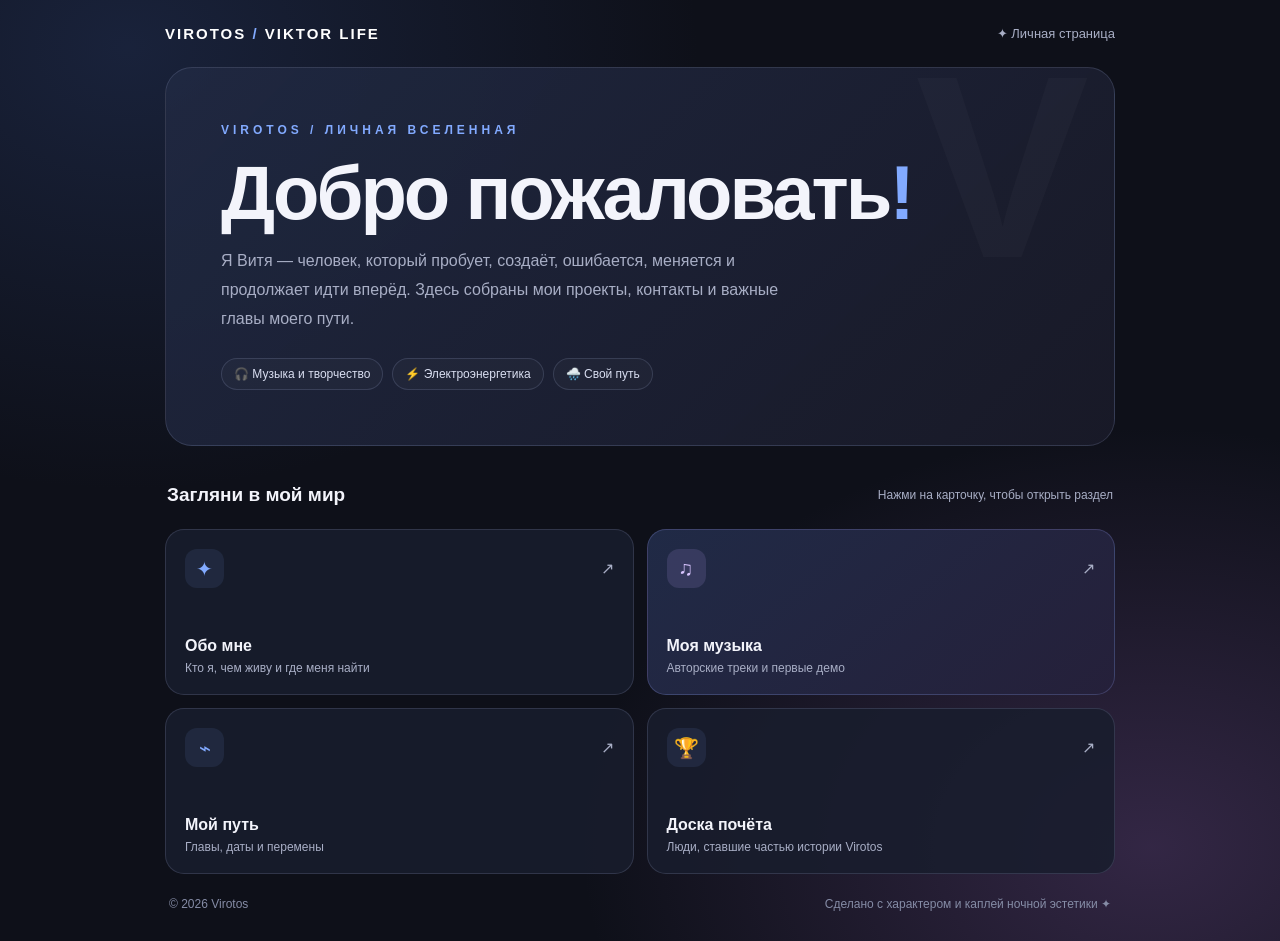
==== index.html @ 558fe851 "Add files via upload" ====
<!DOCTYPE html>
<html lang="ru">
<head>
<meta charset="UTF-8">
<meta name="viewport" content="width=device-width, initial-scale=1.0">
<meta name="theme-color" content="#0e1019">
<title>Virotos — мой мир, музыка и истории</title>

<link rel="stylesheet" href="css/main.css">
<link rel="stylesheet" href="css/about.css">
<link rel="stylesheet" href="css/honor.css">
<link rel="stylesheet" href="css/music.css">
<link rel="stylesheet" href="css/lyrics.css">

</head>

<body>
<main class="container">

  <header>
    <div class="logo">VIROTOS <span>/</span> VIKTOR LIFE</div>
    <div>✦ Личная страница</div>
  </header>

  <section class="hero">
    <div class="eyebrow">VIROTOS / Личная вселенная</div>
    <h1>Добро пожаловать<span>!</span></h1>
    <p class="intro">
      Я Витя — человек, который пробует, создаёт, ошибается,
      меняется и продолжает идти вперёд. Здесь собраны мои проекты,
      контакты и важные главы моего пути.
    </p>
    <div class="tags">
      <span class="tag">🎧 Музыка и творчество</span>
      <span class="tag">⚡ Электроэнергетика</span>
      <span class="tag">🌧️ Свой путь</span>
    </div>
  </section>

  <div class="section-heading">
    <h2>Загляни в мой мир</h2>
    <p>Нажми на карточку, чтобы открыть раздел</p>
  </div>

  <section class="cards" aria-label="Разделы сайта">

    <button class="card" data-modal="about" type="button">
      <span class="card-top">
        <span class="card-icon">✦</span><span class="arrow">↗</span>
      </span>
      <span>
        <span class="card-title">Обо мне</span>
        <span class="card-desc">Кто я, чем живу и где меня найти</span>
      </span>
    </button>

    <button class="card music-card" data-modal="music" type="button">
      <span class="card-top">
        <span class="card-icon">♫</span><span class="arrow">↗</span>
      </span>
      <span>
        <span class="card-title">Моя музыка</span>
        <span class="card-desc">Авторские треки и первые демо</span>
      </span>
    </button>

    <button class="card" data-modal="journey" type="button">
      <span class="card-top">
        <span class="card-icon">⌁</span><span class="arrow">↗</span>
      </span>
      <span>
        <span class="card-title">Мой путь</span>
        <span class="card-desc">Главы, даты и перемены</span>
      </span>
    </button>

    <button class="card" data-modal="honor" type="button">
      <span class="card-top">
        <span class="card-icon">🏆</span><span class="arrow">↗</span>
      </span>
      <span>
        <span class="card-title">Доска почёта</span>
        <span class="card-desc">Люди, ставшие частью истории Virotos</span>
      </span>
    </button>

  </section>

  <footer>
    <span>© <span id="year"></span> Virotos</span>
    <span>Сделано с характером и каплей ночной эстетики ✦</span>
  </footer>

</main>

<div class="backdrop" id="backdrop"
     role="dialog" aria-modal="true" aria-labelledby="modalTitle">

  <section class="modal">

    <div class="modal-header">
      <h3 id="modalTitle">Раздел</h3>
      <button class="close" id="closeModal"
              aria-label="Закрыть окно" type="button">✕</button>
    </div>

    <div class="modal-body" id="modalBody"></div>

  </section>
</div>

<div class="toast" id="toast" role="status" aria-live="polite">
  Скопировано!
</div>

<script type="module" src="js/main.js"></script>
</body>
</html>
---- css/main.css ----
:root {
  --bg: #0e1019;
  --text: #f3f4fb;
  --muted: #a8aec5;
  --blue: #82aaff;
  --purple: #c3a6ff;
  --line: rgba(195,205,255,.15);
}

* { box-sizing: border-box; }

body {
  margin: 0;
  min-height: 100vh;
  padding: 25px 16px;
  color: var(--text);
  font-family: "Segoe UI", Arial, sans-serif;
  background:
    radial-gradient(ellipse at 10% 5%, #24345c80, transparent 35%),
    radial-gradient(ellipse at 90% 90%, #583d7080, transparent 35%),
    var(--bg);
}

button, a { font: inherit; }
button { color: inherit; }

.container {
  max-width: 950px;
  margin: auto;
}

header {
  display: flex;
  justify-content: space-between;
  align-items: center;
  gap: 12px;
  margin-bottom: 25px;
  color: var(--muted);
  font-size: 13px;
}

.logo {
  color: white;
  font-size: 15px;
  font-weight: 800;
  letter-spacing: 2px;
}

.logo span { color: var(--blue); }

.hero {
  position: relative;
  overflow: hidden;
  padding: clamp(25px, 6vw, 55px);
  border: 1px solid var(--line);
  border-radius: 27px;
  background: linear-gradient(135deg, #202942e8, #191a29ed);
  animation: appear .7s ease both;
}

.hero::after {
  content: "V";
  position: absolute;
  right: 25px;
  top: -50px;
  font-size: 260px;
  font-weight: 900;
  color: #ffffff06;
  pointer-events: none;
}

.eyebrow {
  color: var(--blue);
  text-transform: uppercase;
  letter-spacing: 4px;
  font-size: 12px;
  font-weight: 800;
}

h1 {
  position: relative;
  z-index: 1;
  margin: 18px 0 15px;
  font-size: clamp(40px, 8vw, 76px);
  letter-spacing: -3px;
  line-height: 1;
}

h1 span { color: var(--blue); }

.intro {
  max-width: 590px;
  color: var(--muted);
  line-height: 1.8;
  font-size: 16px;
}

.tags {
  display: flex;
  flex-wrap: wrap;
  gap: 9px;
  margin-top: 25px;
}

.tag {
  padding: 8px 12px;
  border: 1px solid var(--line);
  border-radius: 50px;
  background: #ffffff06;
  font-size: 12px;
  color: #d9def1;
}

.section-heading {
  display: flex;
  justify-content: space-between;
  align-items: center;
  gap: 10px;
  margin: 30px 2px 15px;
}

h2 { font-size: 19px; margin: 0; }
.section-heading p { font-size: 12px; color: var(--muted); }

.cards {
  display: grid;
  grid-template-columns: repeat(2, minmax(0, 1fr));
  gap: 13px;
}

.card {
  grid-column: span 1;
  min-height: 166px;
  display: flex;
  flex-direction: column;
  justify-content: space-between;
  align-items: stretch;
  gap: 20px;
  padding: 19px;
  text-align: left;
  border: 1px solid var(--line);
  border-radius: 19px;
  background: #191d2ddd;
  cursor: pointer;
  transition: transform .23s ease, border-color .23s ease,
              background .23s ease, box-shadow .23s ease;
}


.card:hover {
  transform: translateY(-5px);
  border-color: #82aaff99;
  background: #242a40;
  box-shadow: 0 14px 35px #0003;
}

.card:active { transform: scale(.98); }

.card-top {
  display: flex;
  justify-content: space-between;
  align-items: center;
}

.card-icon {
  width: 39px;
  height: 39px;
  display: grid;
  place-items: center;
  border-radius: 12px;
  background: #82aaff18;
  color: var(--blue);
  font-size: 20px;
}

.arrow { color: var(--muted); transition: .2s; }
.card:hover .arrow {
  color: var(--blue);
  transform: translate(3px,-3px);
}

.card-title { display: block; font-weight: 750; font-size: 16px; }
.card-desc { display: block; color: var(--muted); font-size: 12px; margin-top: 6px; }

footer {
  display: flex;
  justify-content: space-between;
  gap: 12px;
  flex-wrap: wrap;
  padding: 23px 4px 5px;
  color: #858ca6;
  font-size: 12px;
}

/* Модальное окно: прокручивается только содержимое */

.backdrop {
  position: fixed;
  inset: 0;
  z-index: 1000;
  display: none;
  align-items: center;
  justify-content: center;
  padding: 16px;
  background: #05070edb;
  backdrop-filter: blur(9px);
}

.backdrop.open {
  display: flex;
  animation: fade .2s ease;
}

.modal {
  width: min(100%, 570px);
  height: min(760px, 85dvh);
  max-height: 85vh;
  display: flex;
  flex-direction: column;
  overflow: hidden;
  border: 1px solid #c3cdff30;
  border-radius: 23px;
  background: #171a29;
  box-shadow: 0 30px 100px #0008;
  animation: modalIn .25s ease;
  position: relative;
  isolation: isolate;
}

.modal-header {
  position: relative;
  flex: 0 0 auto;
  display: flex;
  justify-content: space-between;
  align-items: center;
  gap: 12px;
  padding: 20px 23px;
  background: #171a29;
  border-bottom: 1px solid var(--line);
  z-index: 2;
}

.modal-header h3 {
  margin: 0;
  font-size: 19px;
}

.close {
  flex: 0 0 38px;
  width: 38px;
  height: 38px;
  display: grid;
  place-items: center;
  border: 1px solid var(--line);
  border-radius: 11px;
  background: #22263a;
  cursor: pointer;
  color: white;
  font-size: 19px;
  position: relative;
  z-index: 5;
  transition: background .2s, transform .2s;
}

.close:hover {
  background: #39425f;
  transform: scale(1.05);
}

.close:active { transform: scale(.94); }

.modal-body {
  padding: 23px;
  color: #dce0f1;
  line-height: 1.8;
  overflow-y: auto;
  overflow-x: hidden;
  flex: 1 1 auto;
  min-height: 0;
  overscroll-behavior: contain;
  overflow-wrap: anywhere;
  scrollbar-width: thin;
  scrollbar-color: #58678e #171a29;
  -webkit-overflow-scrolling: touch;
}

.modal-body p { margin: 0 0 15px; }
.modal-body p:last-child { margin-bottom: 0; }

.actions {
  display: flex;
  flex-wrap: wrap;
  gap: 10px;
  margin-top: 20px;
}

.action {
  display: inline-flex;
  align-items: center;
  justify-content: center;
  gap: 7px;
  padding: 10px 14px;
  border-radius: 12px;
  border: 1px solid var(--line);
  background: #ffffff08;
  color: white;
  text-decoration: none;
  cursor: pointer;
  transition: .2s;
}

.action:hover {
  transform: translateY(-2px);
  border-color: #82aaff99;
  background: #82aaff17;
}

.action.primary {
  color: #101423;
  background: linear-gradient(120deg, var(--blue), var(--purple));
  border: none;
  font-weight: 750;
}

.contact-row {
  display: flex;
  flex-wrap: wrap;
  align-items: center;
  justify-content: space-between;
  gap: 10px;
  margin-top: 15px;
}

.timeline {
  border-left: 1px solid #82aaff55;
  margin: 22px 0 0 5px;
}

.event {
  position: relative;
  padding: 0 0 21px 20px;
}

.event:last-child { padding-bottom: 0; }

.event::before {
  content: "";
  position: absolute;
  left: -5px;
  top: 8px;
  width: 9px;
  height: 9px;
  border-radius: 50%;
  background: var(--blue);
  box-shadow: 0 0 12px #82aaff77;
}

.event strong {
  display: block;
  color: white;
  line-height: 1.6;
}

.event span {
  display: block;
  color: var(--muted);
  font-size: 13px;
  margin-top: 3px;
}

.toast {
  position: fixed;
  bottom: 24px;
  left: 50%;
  z-index: 2000;
  transform: translate(-50%, 15px);
  padding: 12px 17px;
  border-radius: 12px;
  background: #e4ecff;
  color: #111626;
  font-size: 13px;
  font-weight: 700;
  opacity: 0;
  pointer-events: none;
  transition: .2s;
}

.toast.show {
  opacity: 1;
  transform: translate(-50%, 0);
}

@keyframes appear {
  from { opacity: 0; transform: translateY(12px); }
  to { opacity: 1; transform: translateY(0); }
}

@keyframes fade {
  from { opacity: 0; }
  to { opacity: 1; }
}

@keyframes modalIn {
  from { opacity: 0; transform: translateY(9px) scale(.985); }
  to { opacity: 1; transform: translateY(0) scale(1); }
}

@media (max-width: 620px) {
  body { padding: 16px 12px; }

  .cards { grid-template-columns: repeat(2, minmax(0, 1fr)); }

  .card {
    grid-column: span 1;
    min-height: 140px;
    padding: 15px;
  }

  .section-heading {
    align-items: flex-start;
    flex-direction: column;
  }

  .modal {
    height: min(760px, 88dvh);
    max-height: 88vh;
  }

  .modal-header { padding: 14px 17px; }
  .modal-body { padding: 18px; }
}

@media (prefers-reduced-motion: reduce) {
  *, *::before, *::after {
    animation: none !important;
    transition: none !important;
  }
}
---- css/about.css ----
/* Новый раздел «Обо мне»: биография, соцсети и контакты */
.profile-intro { display: flex; gap: 17px; align-items: flex-start; }
.profile-mark { flex: 0 0 58px; width: 58px; height: 58px; display: grid; place-items: center; font-size: 29px; font-weight: 900; color: #e6ecff; border: 1px solid #82aaff50; border-radius: 17px; background: linear-gradient(140deg, #2c4168, #3e3156); }
.profile-intro h4 { font-size: 23px; margin: 2px 0 10px; color: #fff; }
.profile-intro p { font-size: 14px; line-height: 1.85; color: #cbd2ea; }
.profile-kicker { font-size: 11px; color: var(--blue); font-weight: 700; letter-spacing: 1.5px; text-transform: uppercase; }
.profile-divider { border-top: 1px solid var(--line); margin: 23px 0; }
.profile-subtitle { margin: 22px 0 12px; font-size: 16px; color: #f2f4ff; }
.social-stack { display: grid; gap: 9px; }
.social-link { display: flex; align-items: center; gap: 12px; padding: 13px; min-width: 0; border-radius: 15px; background: linear-gradient(125deg, #242b43, #1c2133); border: 1px solid var(--line); color: #edf1ff; text-decoration: none; transition: border-color .2s, transform .2s; }
a.social-link:hover { border-color: #82aaff80; transform: translateY(-2px); }
.social-link > span:last-child { color: var(--blue); }
.social-icon { flex: 0 0 38px; width: 38px; height: 38px; border-radius: 11px; display: grid; place-items: center; color: var(--blue); background: #82aaff18; font-weight: 800; }
.social-meta { display: grid; flex: 1 1 auto; min-width: 0; gap: 2px; }
.social-meta strong { font-size: 14px; }
.social-meta small { color: var(--muted); line-height: 1.5; font-size: 12px; overflow-wrap: anywhere; }
.social-copy { flex: 0 0 auto; padding: 7px 9px; background: #82aaff17; border: 1px solid #82aaff38; color: #c9d8ff; border-radius: 9px; font-size: 11px; cursor: pointer; }
.social-copy:hover { background: #82aaff32; }
---- css/honor.css ----
/* Доска почёта */
.honor-intro { color: var(--muted); margin-bottom: 20px !important; }
.honor-group { margin: 22px 0; }
.honor-heading { display: flex; align-items: center; gap: 9px; margin: 0 0 12px; font-size: 16px; color: #f4f5ff; }
.honor-grid { display: grid; grid-template-columns: repeat(2, minmax(0, 1fr)); gap: 10px; }
.honor-person { min-width: 0; border: 1px solid var(--line); background: linear-gradient(140deg,#252c44,#1b2033); border-radius: 15px; padding: 14px; transition: transform .2s, border-color .2s; }
.honor-person:hover { transform: translateY(-3px); border-color: #82aaff88; }
.honor-person strong { display: block; color: #fff; font-size: 14px; line-height: 1.5; }
.honor-person small { display: block; color: var(--muted); font-size: 12px; line-height: 1.6; margin-top: 5px; }
.honor-person .honor-date { color: var(--blue); font-size: 12px; margin-top: 5px; display: block; }
.honor-person.featured { border-color: #e4bf7766; background: linear-gradient(145deg,#35304a,#24273c); }
.honor-note { text-align: center; color: var(--muted); font-size: 12px; font-style: italic; margin-top: 22px !important; }
@media (max-width: 420px) { .honor-grid { grid-template-columns: 1fr; } }
---- css/music.css ----
/* Музыкальный плеер, открываемый в стандартном модальном окне */
.music-card { background: linear-gradient(140deg, #202a46, #25203a); border-color: #a1a8ff38; }
.music-card .card-icon { color: #d9c5ff; background: #c3a6ff23; }
.music-player { margin: -2px auto 0; max-width: 420px; text-align: center; }
.music-art { position: relative; height: clamp(170px, 48vw, 245px); overflow: hidden; border-radius: 18px; border: 1px solid #ffffff20; background: radial-gradient(circle at 52% 37%, #899cc159 0, transparent 26%), linear-gradient(180deg,#253a60 0%,#26304b 48%,#131b2c 100%); }
.music-art::before { content: ''; position: absolute; inset: -30%; transform: rotate(-17deg); background: repeating-linear-gradient(90deg, transparent 0 20px, #bfceff25 21px, transparent 23px, transparent 42px); opacity: .45; }
.music-art::after { content: ''; position: absolute; bottom: -1px; left: -15%; width: 130%; height: 25%; background: linear-gradient(0deg, #0e1628 0%, #16264187 80%, transparent); border-radius: 50% 50% 0 0; }
.music-art-moon { position: absolute; top: 17%; left: 41%; width: 78px; height: 78px; border-radius: 100%; background: #b4c3df5c; box-shadow: 0 0 55px #adbbdd6f; }
.music-art-lines { position: absolute; bottom: 11px; left: 20px; width: 45%; height: 45px; border-top: 1px solid #adbeed38; transform: rotate(-8deg); }
.music-art-label { position: absolute; top: 15px; left: 16px; font-size: 10px; font-weight: 800; letter-spacing: 3px; color: #cfddfa; }
.music-art-symbol { position: absolute; bottom: 0; right: 18px; font-size: 105px; line-height: 1.2; opacity: .15; color: #e6efff; }
.music-release-status { margin-top: 17px; font-size: 11px; color: #b7c8ee; letter-spacing: .3px; }
.music-title { font-size: clamp(22px,6vw,30px); color: #fff; margin: 6px 0 0; letter-spacing: -.6px; line-height: 1.3; }
.music-artist { color: var(--muted); font-size: 13px; margin-top: 4px; }
.music-seek-row { margin: 24px 0 13px; }
.music-seek, .music-volume input { width: 100%; accent-color: #a4b9ff; cursor: pointer; }
.music-seek { display: block; margin: 0; }
.music-times { display: flex; justify-content: space-between; font-variant-numeric: tabular-nums; color: #aab6d2; font-size: 12px; margin-top: 5px; }
.music-controls { position: relative; display: flex; align-items: center; justify-content: center; min-height: 72px; }
.music-play { width: 65px; height: 65px; border: 0; border-radius: 50%; background: linear-gradient(135deg,var(--blue),var(--purple)); color: #0d1425; font-size: 25px; cursor: pointer; box-shadow: 0 8px 30px #82aaff35; transition: transform .2s; }
.music-play:hover { transform: scale(1.06); }
.music-play:focus-visible, .music-seek:focus-visible, .music-volume input:focus-visible, .social-link:focus-visible, .social-copy:focus-visible { outline: 2px solid #d7dbff; outline-offset: 3px; }
.music-volume { position: absolute; right: 0; display: flex; align-items: center; gap: 7px; width: 30%; color: #b7c8ee; }
.music-volume input { width: 100%; min-width: 45px; }
.music-footnote { margin-top: 18px !important; color: #9baacb; font-size: 11px; line-height: 1.7; }
.music-error { background: #7229344f; color: #ffd5d9; padding: 8px; border-radius: 8px; font-size: 12px; }
.visually-hidden { position: absolute; width: 1px; height: 1px; padding: 0; margin: -1px; overflow: hidden; clip: rect(0,0,0,0); white-space: nowrap; border: 0; }
@media(max-width:420px) { .profile-intro { flex-direction: column; } .social-contact { flex-wrap: wrap; } .social-contact .social-copy { margin-left: 50px; } .music-art-moon { left: 38%; } }
---- css/lyrics.css ----
/* Синхронизированный текст песни */
.lyrics-wrap { margin-top: 22px; border: 1px solid #a5b9f032; border-radius: 16px; background: linear-gradient(160deg,#1b2740,#151c30 75%); text-align: left; overflow: hidden; }
.lyrics-header { display:flex; justify-content:space-between; align-items:center; gap:10px; padding: 14px 16px 10px; }
.lyrics-header strong { color:#e7efff; font-size:14px; letter-spacing:.1px; }
.lyrics-toggle { border:1px solid #9aaee64d; background:#9baeff1d; color:#e1eaff; cursor:pointer; font:inherit; font-size:12px; border-radius:999px; padding:7px 11px; white-space:nowrap; }
.lyrics-toggle:focus-visible,.lyric-line:focus-visible { outline:2px solid #c2d1ff; outline-offset:2px; }
.lyrics-stage { overflow-y:auto; overscroll-behavior:contain; height:250px; scroll-behavior:smooth; scrollbar-width:thin; scrollbar-color:#586589 #20283a; padding:58px 18px 105px; mask-image:linear-gradient(transparent 0%,#000 16%,#000 78%,transparent 100%); }
.lyrics-stage[hidden] { display:none; }
.lyric-line { display:block; width:100%; border:0; cursor:pointer; padding:9px 5px; background:transparent; color:#8994b0; font:inherit; line-height:1.45; font-size:clamp(14px,3.9vw,17px); text-align:center; font-weight:650; border-radius:8px; transition:color .22s ease,opacity .22s ease,transform .22s ease; opacity:.57; }
.lyric-line.past { color:#acbce1; opacity:.75; }
.lyric-line.active { color:#f5f8ff; opacity:1; text-shadow:0 0 22px #a6c2ff8c; transform:scale(1.025); }
.lyric-line:hover { color:#ffffff; opacity:1; }
.lyrics-empty { color:#a7b5d1; text-align:center; font-size:13px; padding:48px 12px; }
.lyrics-stage.collapsed { height:0; padding:0; }
@media(prefers-reduced-motion:reduce){.lyrics-stage {scroll-behavior:auto}.lyric-line {transition:none;transform:none!important}}
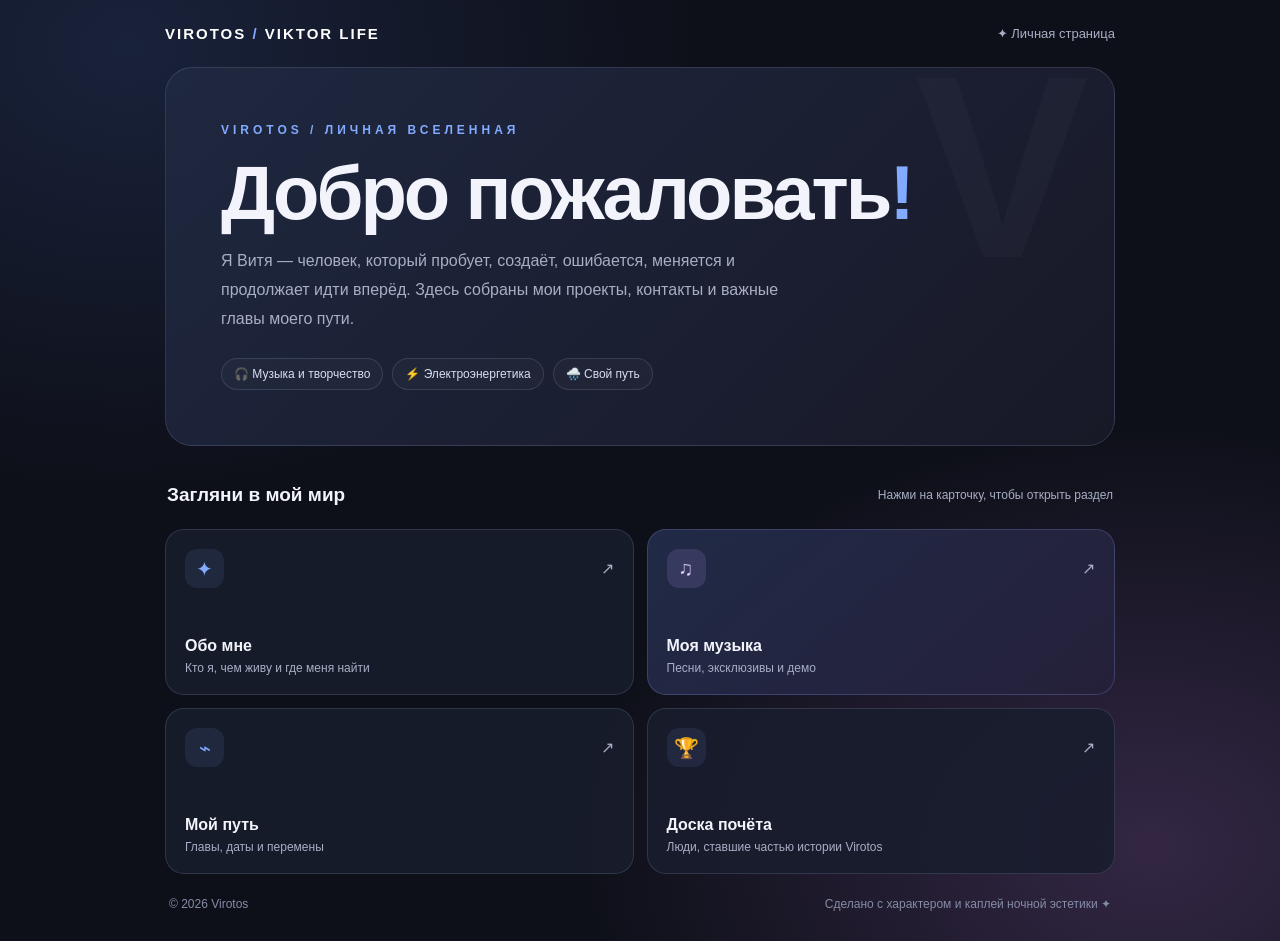
==== commit fae39336: "Add files via upload" ====
--- a/index.html
+++ b/index.html
@@ -54,15 +54,15 @@
       </span>
     </button>
 
-    <button class="card music-card" data-modal="music" type="button">
+    <a class="card music-card" href="music/" aria-label="Открыть Virotos Music — музыку и тексты песен">
       <span class="card-top">
         <span class="card-icon">♫</span><span class="arrow">↗</span>
       </span>
       <span>
         <span class="card-title">Моя музыка</span>
-        <span class="card-desc">Авторские треки и первые демо</span>
+        <span class="card-desc">Песни, эксклюзивы и демо</span>
       </span>
-    </button>
+    </a>
 
     <button class="card" data-modal="journey" type="button">
       <span class="card-top">
--- a/css/main.css
+++ b/css/main.css
@@ -130,6 +130,8 @@
 }
 
 .card {
+  color: var(--text);
+  text-decoration: none;
   grid-column: span 1;
   min-height: 166px;
   display: flex;
@@ -156,6 +158,7 @@
 }
 
 .card:active { transform: scale(.98); }
+.card:focus-visible { outline: 2px solid var(--blue); outline-offset: 4px; }
 
 .card-top {
   display: flex;
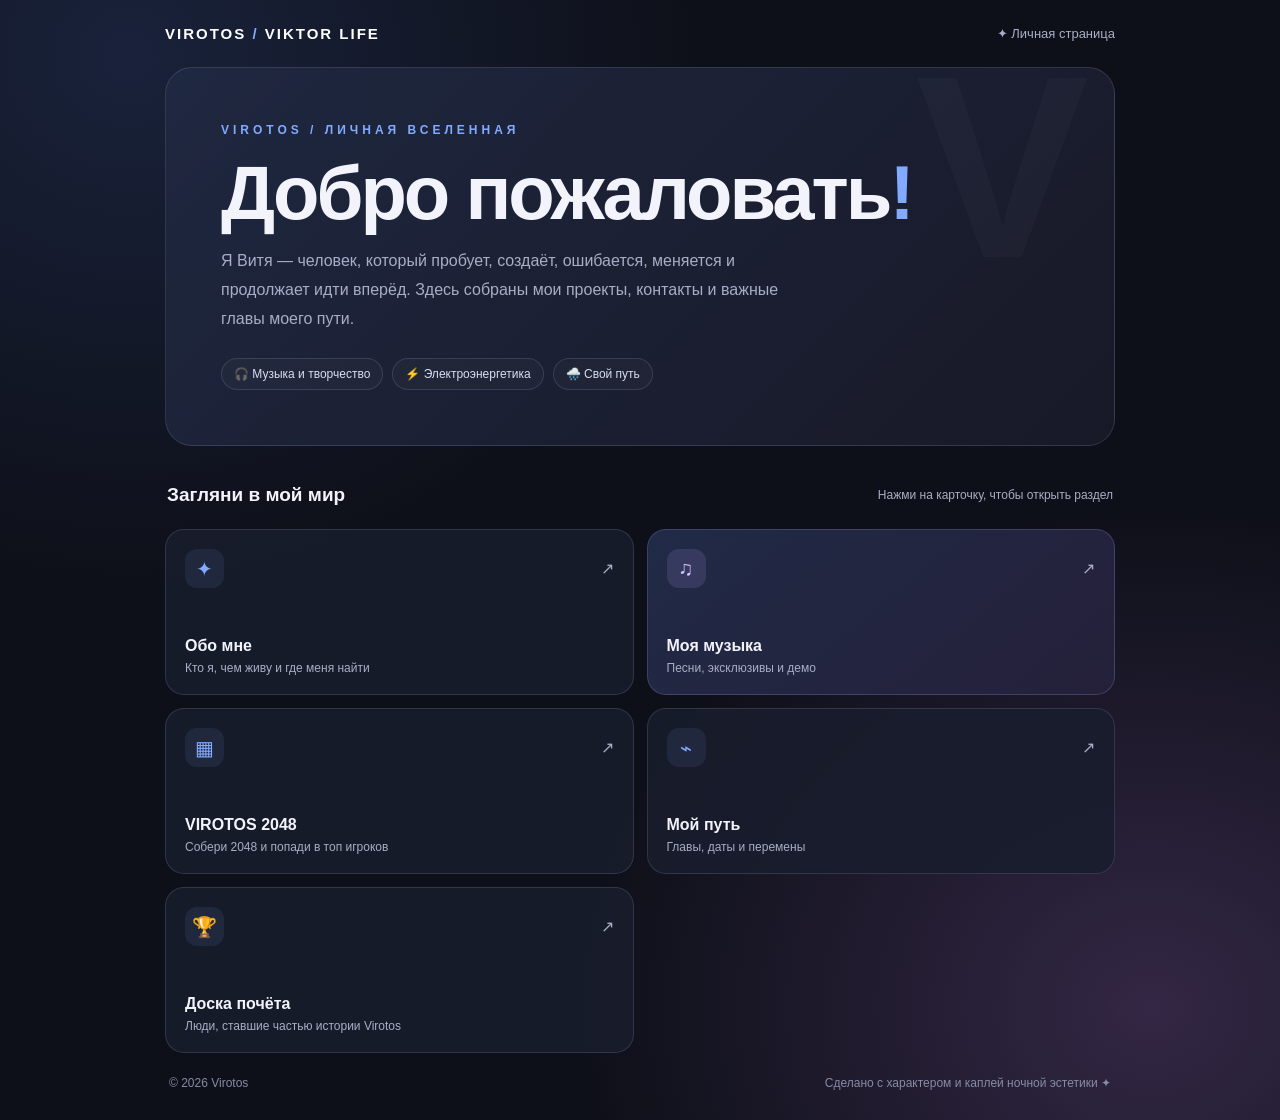
==== commit b6d42874: "Add files via upload" ====
--- a/index.html
+++ b/index.html
@@ -64,6 +64,16 @@
       </span>
     </a>
 
+    <a class="card" href="2048/" aria-label="Открыть игру 2048 и таблицу рекордов">
+      <span class="card-top">
+        <span class="card-icon">▦</span><span class="arrow">↗</span>
+      </span>
+      <span>
+        <span class="card-title">VIROTOS 2048</span>
+        <span class="card-desc">Собери 2048 и попади в топ игроков</span>
+      </span>
+    </a>
+
     <button class="card" data-modal="journey" type="button">
       <span class="card-top">
         <span class="card-icon">⌁</span><span class="arrow">↗</span>
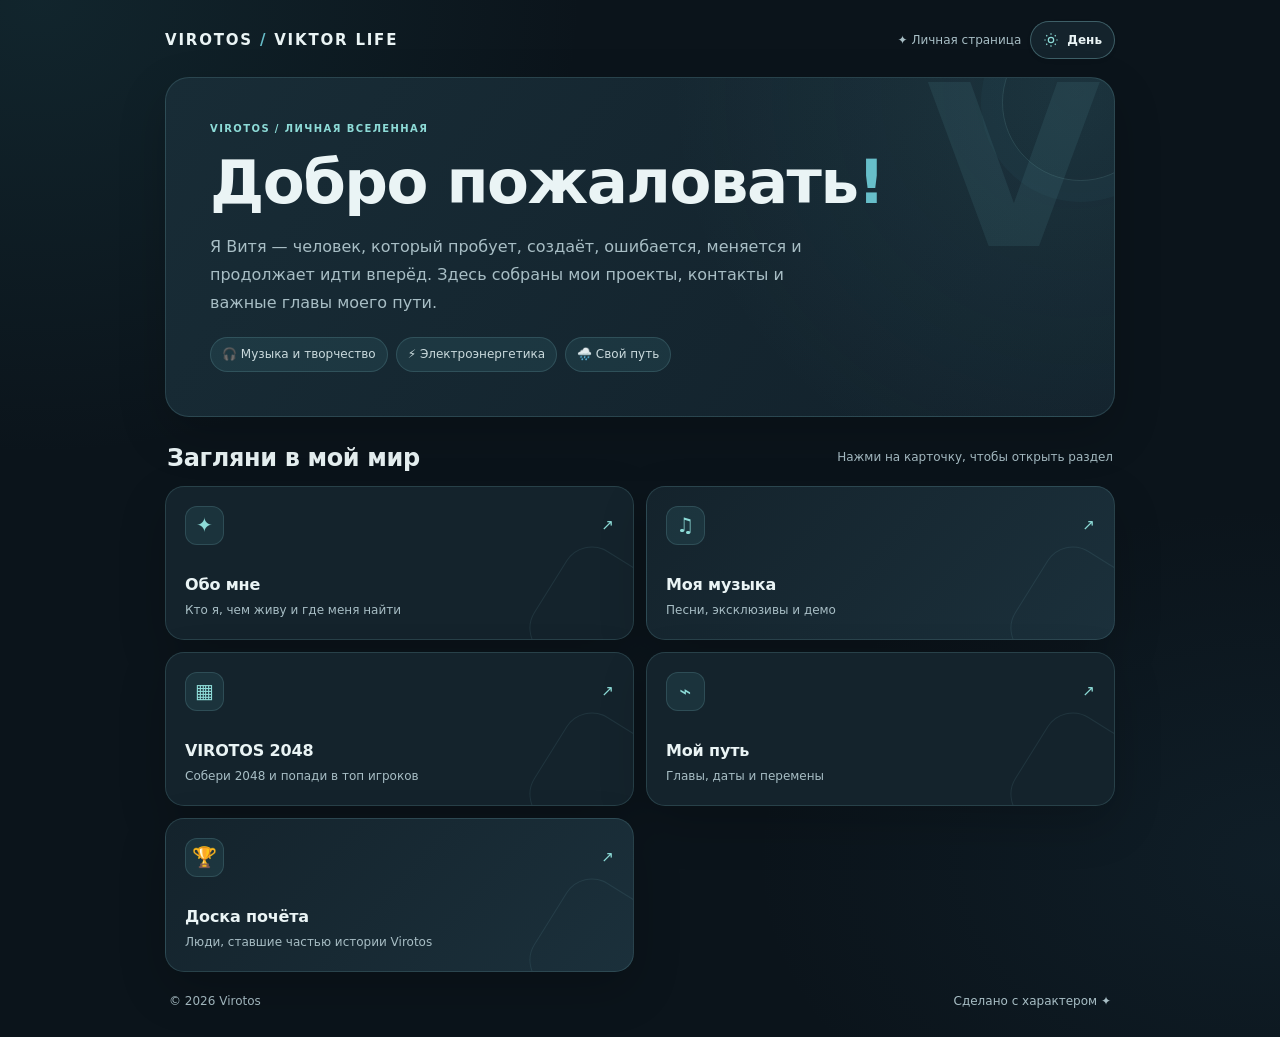
==== commit 8b95795e: "Add files via upload" ====
--- a/index.html
+++ b/index.html
@@ -6,12 +6,14 @@
 <meta name="theme-color" content="#0e1019">
 <title>Virotos — мой мир, музыка и истории</title>
 
-<link rel="stylesheet" href="css/main.css">
+<script src="js/virotos-theme.js"></script>
+  <link rel="stylesheet" href="css/main.css">
 <link rel="stylesheet" href="css/about.css">
 <link rel="stylesheet" href="css/honor.css">
 <link rel="stylesheet" href="css/music.css">
 <link rel="stylesheet" href="css/lyrics.css">
 
+  <link rel="stylesheet" href="css/virotos3.css?v=3-0-1">
 </head>
 
 <body>
@@ -98,7 +100,7 @@
 
   <footer>
     <span>© <span id="year"></span> Virotos</span>
-    <span>Сделано с характером и каплей ночной эстетики ✦</span>
+    <span>Сделано с характером ✦</span>
   </footer>
 
 </main>
--- a/css/virotos3.css
+++ b/css/virotos3.css
@@ -0,0 +1,418 @@
+/* VIROTOS 3.0 • visual system • no changes to site or game logic.
+   All themes share identical geometry / typography. */
+:root,
+:root[data-theme="dark"] {
+  color-scheme: dark;
+  --bg: #0b141b;
+  --text: #eaf4f5;
+  --muted: #a8bec5;
+  --blue: #67bec9;
+  --purple: #8dd4d2;
+  --line: rgba(133, 197, 204, .18);
+  --v-bg: #0b141b;
+  --v-surface: #14232c;
+  --v-surface-2: #1b303b;
+  --v-surface-3: #223c46;
+  --v-elevated: #192c36;
+  --v-ink: #eaf4f5;
+  --v-muted: #a8bec5;
+  --v-soft: #cadadd;
+  --v-accent: #67bec9;
+  --v-accent-strong: #8ddbd7;
+  --v-accent-ink: #0a252b;
+  --v-tint: rgba(103, 190, 201, .10);
+  --v-border: rgba(133, 197, 204, .18);
+  --v-border-strong: rgba(133, 197, 204, .37);
+  --v-overlay: rgba(6, 15, 21, .84);
+  --v-shadow: 0 18px 48px rgba(0,0,0,.19);
+  --v-bg-orb-a: rgba(45, 111, 122, .19);
+  --v-bg-orb-b: rgba(42, 90, 115, .14);
+  --v-panel-a: #182c36;
+  --v-panel-b: #12212b;
+  --v-selected: #24414b;
+  --v-contrast: #f8ffff;
+  --v-warm: #e2b869;
+  --v-error: #ffb9ad;
+  --v-game-board: #253b44;
+  --v-game-tile-empty: rgba(204, 231, 227, .10);
+  --v-hero-art: rgba(103, 190, 201, .10);
+}
+:root[data-theme="light"] {
+  color-scheme: light;
+  --bg: #f2f3f0;
+  --text: #36291f;
+  --muted: #755e4e;
+  --blue: #9b6236;
+  --purple: #af794b;
+  --line: rgba(109, 78, 57, .17);
+  --v-bg: #f2f3f0;
+  --v-surface: #fffaf2;
+  --v-surface-2: #fee9ca;
+  --v-surface-3: #f4ddbd;
+  --v-elevated: #fff9ef;
+  --v-ink: #36291f;
+  --v-muted: #755e4e;
+  --v-soft: #574335;
+  --v-accent: #af794b;
+  --v-accent-strong: #83542f;
+  --v-accent-ink: #fffaf2;
+  --v-tint: rgba(175, 121, 75, .11);
+  --v-border: rgba(109, 78, 57, .17);
+  --v-border-strong: rgba(109, 78, 57, .35);
+  --v-overlay: rgba(40, 28, 21, .58);
+  --v-shadow: 0 18px 48px rgba(109, 78, 57, .075);
+  --v-bg-orb-a: rgba(217, 164, 96, .16);
+  --v-bg-orb-b: rgba(175, 121, 75, .07);
+  --v-panel-a: #fffaf2;
+  --v-panel-b: #fcebd4;
+  --v-selected: #f8e1be;
+  --v-contrast: #231910;
+  --v-warm: #96612c;
+  --v-error: #9c392a;
+  --v-game-board: #e9d5b7;
+  --v-game-tile-empty: rgba(109, 78, 57, .10);
+  --v-hero-art: rgba(175, 121, 75, .09);
+}
+html { min-width: 320px; }
+body {
+  color: var(--v-ink);
+  background: radial-gradient(ellipse at 3% 0%,var(--v-bg-orb-a),transparent 31%),
+              radial-gradient(ellipse at 100% 83%,var(--v-bg-orb-b),transparent 29%),
+              var(--v-bg);
+  font-family: Inter, "Segoe UI Variable", "Segoe UI", system-ui, -apple-system, sans-serif;
+  font-size: 15px;
+  line-height: 1.55;
+  padding: 21px clamp(12px,3vw,27px);
+  -webkit-font-smoothing: antialiased;
+}
+button, input, textarea, select { font: inherit; }
+a { color: var(--v-accent-strong); }
+a:focus-visible,button:focus-visible,input:focus-visible,textarea:focus-visible {
+  outline: 3px solid var(--v-accent); outline-offset: 3px;
+}
+[hidden] { display:none!important; }
+.container { width:100%; min-width:0; }
+/* A single comfortable typographic scale in both palettes. */
+h1, .game-hero h1, .events-title, .music-route-hero h1 {
+  font-size: clamp(33px, 5.5vw, 61px)!important;
+  line-height: 1.13!important;
+  letter-spacing: -.025em!important;
+  font-weight: 780;
+  text-wrap: balance;
+  overflow-wrap: break-word;
+}
+h2, .events-panel h2, .game-panel-heading h2, .leaderboard-heading h2 {
+  font-size: clamp(19px, 2.6vw, 24px);
+  letter-spacing: -.015em;
+  line-height: 1.27;
+  text-wrap: pretty;
+}
+h3, h4 { line-height:1.3; letter-spacing:-.01em; }
+.eyebrow, .small-caption, .catalog-overline {
+  color: var(--v-accent-strong);
+  letter-spacing: .14em;
+  font-size: 10px;
+  font-weight: 800;
+  line-height: 1.4;
+}
+header {
+  gap: 14px;
+  margin-bottom: 18px;
+  font-size: 12px;
+  color: var(--v-muted);
+}
+header .logo, .logo {
+  color: var(--v-ink);
+  font-size: clamp(13px,2.2vw,15px);
+  letter-spacing: .12em;
+  line-height: 1.4;
+  overflow-wrap: anywhere;
+}
+.logo span {color:var(--v-accent)}
+.virotos-header-actions {display:flex;align-items:center;justify-content:flex-end;flex-wrap:wrap;gap:9px;min-width:0;}
+.virotos-header-note {color:var(--v-muted);font-size:12px;}
+.virotos-theme-toggle {
+  min-height:38px; display:inline-flex;align-items:center;justify-content:center;gap:8px;
+  flex:none; border:1px solid var(--v-border-strong); border-radius:999px;
+  padding:7px 12px; background:var(--v-surface); color:var(--v-ink);
+  cursor:pointer; font-size:12px;font-weight:730;
+  box-shadow:0 2px 7px rgba(0,0,0,.025);
+  transition:border-color .18s, background .18s,transform .18s;
+}
+.virotos-theme-toggle:hover {background:var(--v-surface-2);border-color:var(--v-accent);transform:translateY(-1px)}
+.virotos-theme-toggle svg {width:16px;height:16px;flex:none;stroke:var(--v-accent-strong)}
+/* Reusable, restrained surfaces: corner symbols and soft directional light. */
+.hero, .game-hero, .music-route-hero, .game-panel,.leaderboard-panel,
+.events-panel,.events-admin,.music-page-panel,.card,.honor-person {
+  border-color:var(--v-border);
+  box-shadow:var(--v-shadow);
+}
+.hero, .game-hero {
+  isolation:isolate;
+  position:relative;
+  overflow:hidden;
+  background: radial-gradient(circle at 96% 4%, var(--v-hero-art), transparent 42%),
+              linear-gradient(126deg,var(--v-panel-a),var(--v-panel-b));
+  border:1px solid var(--v-border);
+  border-radius:24px;
+}
+.hero::before, .game-hero::before {
+  content:""; position:absolute;right:-45px;top:-54px;width:155px;height:155px;
+  border:1px solid var(--v-border-strong); border-radius:50%;pointer-events:none;
+  box-shadow:0 0 0 21px var(--v-tint),0 0 0 47px transparent;
+  opacity:.44;
+}
+.hero::after {font-size:clamp(130px,26vw,225px);right:13px;top:-22px;color:var(--v-hero-art);opacity:1;line-height:1;}
+.hero {padding:clamp(23px,4.5vw,44px)}
+.hero h1 {margin:12px 0 13px;max-width:740px;}
+.intro {line-height:1.75;color:var(--v-muted);font-size:clamp(14px,1.7vw,16px);max-width:630px;}
+.tag {
+  color:var(--v-soft);border-color:var(--v-border);
+  background:var(--v-tint);font-size:12px;
+  padding:7px 11px;
+}
+.tags {margin-top:20px;gap:8px;}
+.section-heading {margin:26px 2px 13px;gap:7px;}
+.section-heading p {color:var(--v-muted);margin:0;font-size:12px;}
+.cards {gap:12px;}
+.card {
+  min-height:154px; padding:19px; border:1px solid var(--v-border);
+  border-radius:19px; background:var(--v-surface);
+  color:var(--v-ink); position:relative;overflow:hidden;
+}
+.card::after {
+  content:"";position:absolute;right:-29px;bottom:-40px;width:119px;height:119px;
+  border:1px solid var(--v-border);border-radius:30px;transform:rotate(32deg);
+  pointer-events:none;opacity:.58;
+}
+.card:nth-child(3n+2) {background:linear-gradient(133deg,var(--v-surface),var(--v-surface-2));}
+.card:hover,.music-card:hover {
+  background:var(--v-selected);border-color:var(--v-border-strong);
+  box-shadow:0 15px 30px rgba(0,0,0,.08);transform:translateY(-3px);
+}
+.card-icon {background:var(--v-tint);color:var(--v-accent-strong);border:1px solid var(--v-border);}
+.card-title {font-size:16px;line-height:1.3;letter-spacing:-.01em;}
+.card-desc {color:var(--v-muted);line-height:1.55;}
+.arrow{color:var(--v-accent-strong)}
+footer {color:var(--v-muted);padding-top:20px;}
+/* Dialogs and profile cards must follow theme instead of retaining old purple. */
+.backdrop{background:var(--v-overlay)}
+.modal,.modal-header {background:var(--v-surface);border-color:var(--v-border);}
+.modal{box-shadow:0 30px 110px rgba(0,0,0,.26)}
+.modal-body{color:var(--v-ink);scrollbar-color:var(--v-border-strong) var(--v-surface)}
+.modal-header h3,.profile-intro h4,.profile-subtitle,.honor-heading,.honor-person strong,.event strong {color:var(--v-ink)}
+.close,.action,.social-copy,.lyrics-toggle,.music-share-track {
+  background:var(--v-surface-2);color:var(--v-ink);border-color:var(--v-border);
+}
+.close:hover,.action:hover {background:var(--v-selected);border-color:var(--v-border-strong)}
+.action.primary,.music-play {
+  background:var(--v-accent);color:var(--v-accent-ink);
+  box-shadow:none;
+}
+.event::before{box-shadow:none}
+.profile-mark {background:var(--v-surface-2);color:var(--v-accent-strong);border-color:var(--v-border)}
+.profile-intro p,.honor-intro {color:var(--v-muted)}
+.social-link,.honor-person,.honor-person.featured {background:var(--v-surface-2);color:var(--v-ink);border-color:var(--v-border)}
+.social-link:hover,.honor-person:hover {background:var(--v-selected);border-color:var(--v-border-strong)}
+.social-icon,.social-copy{color:var(--v-accent-strong);background:var(--v-tint)}
+.social-link > span:last-child,.honor-person .honor-date{color:var(--v-accent-strong)}
+.action:hover{transform:translateY(-1px)}
+/* Music catalogue and player */
+.music-card {background:linear-gradient(125deg,var(--v-surface),var(--v-surface-2));}
+.music-card .card-icon {color:var(--v-accent-strong);background:var(--v-tint)}
+.music-back,.music-copy-link,.music-tab,.music-share-track,.lyrics-toggle {
+  background:var(--v-surface);color:var(--v-ink);border-color:var(--v-border);
+}
+.music-back:hover,.music-copy-link:hover,.music-tab:hover,.music-share-track:hover,.lyrics-toggle:hover {
+  background:var(--v-selected);border-color:var(--v-border-strong);color:var(--v-ink);
+}
+.music-route-hero {text-align:left;padding:clamp(18px,3vw,29px) 0 clamp(15px,3vw,26px);box-shadow:none;background:none;border:none;}
+.music-route-hero h1 {margin:10px 0 9px;}
+.music-route-hero p {margin:0;max-width:650px;line-height:1.65;color:var(--v-muted)}
+.music-page-panel {background:linear-gradient(145deg,var(--v-panel-a),var(--v-panel-b));border-color:var(--v-border);border-radius:22px;}
+.catalog-title,.music-title {letter-spacing:-.015em;line-height:1.25;}
+.catalog-overline,.catalog-mark,.music-release-status{color:var(--v-accent-strong)}
+.catalog-mark{border-color:var(--v-border);background:var(--v-tint)}
+.music-tab[aria-selected="true"] {background:var(--v-accent);border-color:var(--v-accent);color:var(--v-accent-ink)}
+.music-tab-count,.catalog-caption,.track-card-meta,.track-card-time,.music-track-description,
+.music-footnote,.music-times,.music-volume,.lyrics-note{color:var(--v-muted)}
+.track-card {background:var(--v-surface);color:var(--v-ink);border-color:var(--v-border);}
+.track-card:hover,.track-card.selected {background:var(--v-selected);border-color:var(--v-border-strong)}
+.track-card.selected{box-shadow:inset 3px 0 var(--v-accent)}
+.track-card-arrow,.music-art-label {color:var(--v-accent-strong)}
+.music-player-shell {background:var(--v-surface);border-color:var(--v-border)}
+.music-title{color:var(--v-ink)}
+.music-seek,.music-volume input {accent-color:var(--v-accent)}
+.lyrics-wrap{background:var(--v-surface-2);border-color:var(--v-border)}
+.lyrics-header strong{color:var(--v-ink)}
+.lyric-line{color:var(--v-muted)}
+.lyric-line.past{color:var(--v-soft)}
+.lyric-line.active,.lyric-line:hover{color:var(--v-ink);text-shadow:none}
+.lyrics-empty{color:var(--v-muted)}
+/* Arcade: the grid mechanics and tile colors are deliberately kept unchanged. */
+.game-nav a,.game-nav button,.arcade-mode,.game-focus-button,.game-focus-exit,
+.game-actions button,.game-dpad button,.leaderboard-heading button {
+  background:var(--v-surface);color:var(--v-ink);border-color:var(--v-border);
+}
+.game-nav a:hover,.game-nav button:hover,.arcade-mode:hover,.game-focus-button:hover,.game-actions button:hover:not(:disabled),.game-dpad button:active {
+  background:var(--v-selected);color:var(--v-ink);border-color:var(--v-border-strong);
+}
+.game-hero{padding:clamp(19px,3vw,27px);margin-bottom:14px;}
+.game-hero h1{margin:8px 0 7px}
+.game-hero p{color:var(--v-muted);max-width:700px;line-height:1.55}
+.arcade-modes{gap:9px;margin:0 0 13px;}
+.arcade-mode{min-height:43px;flex:1 1 160px;padding:10px 14px;font-weight:700;border-radius:12px;}
+.arcade-mode--active,.events-view-tab--active {
+  background:var(--v-accent)!important;color:var(--v-accent-ink)!important;
+  border-color:var(--v-accent)!important;
+}
+.game-panel,.leaderboard-panel,.events-panel,.events-admin {
+  border:1px solid var(--v-border);
+  border-radius:20px;
+  background:var(--v-surface);
+  padding:clamp(16px,2.7vw,23px);
+}
+.game-columns,.events-layout{gap:14px}
+.game-panel-heading h2,.leaderboard-heading h2{margin:4px 0 0;}
+.small-caption{color:var(--v-accent-strong)}
+.player-tag,.stat,.record-hint,.tournament-play-note{background:var(--v-surface-2);color:var(--v-ink);border-color:var(--v-border)}
+.stat span,.game-message,.game-footnote,.game-mobile-hint,.leaderboard-status,
+.leaderboard-explainer,.leaderboard-empty,.record-hint,.tournament-play-note span {color:var(--v-muted)}
+.game-board {background:var(--v-game-board)}
+.tile:not([data-value]),.tile[data-value="0"]{background:var(--v-game-tile-empty)}
+.game-overlay{background:color-mix(in srgb,var(--v-surface) 94%, transparent);color:var(--v-ink)}
+.game-start-form p,.game-start-form label,.owner-code-hint{color:var(--v-muted)}
+.game-start-form input,.events-form input,.events-form textarea {
+  background:var(--v-elevated);color:var(--v-ink);border:1px solid var(--v-border-strong);
+}
+.game-start-form input::placeholder,.events-form input::placeholder,.events-form textarea::placeholder{color:var(--v-muted);opacity:.8}
+.game-start-form input:focus{border-color:var(--v-accent);box-shadow:0 0 0 3px var(--v-tint)}
+.game-start-form .accent-button,.events-cta,.tg-auth-button {
+  background:var(--v-accent)!important;color:var(--v-accent-ink)!important;border:1px solid var(--v-accent)!important;
+}
+.game-start-form small{color:var(--v-error)}
+.game-stats{margin:14px 0}
+.game-board-wrap{width:100%;}
+.game-actions button{border-radius:12px;min-height:44px}
+.game-toast{background:var(--v-elevated);color:var(--v-ink);border:1px solid var(--v-border)}
+.leaderboard{gap:8px;margin:12px 0 17px}
+.leaderboard li,.leaderboard li:nth-child(n+4) {
+  background:var(--v-surface-2);border-color:var(--v-border);color:var(--v-ink);
+  padding:12px;
+}
+.leaderboard li:first-child {background:linear-gradient(110deg,var(--v-surface-2),var(--v-selected));border-color:rgba(191,148,67,.6)}
+.leaderboard li:nth-child(2),.leaderboard li:nth-child(3){border-color:var(--v-border-strong)}
+.leaderboard-points {color:var(--v-accent-strong)}
+.leaderboard-nickname--gold{filter:none}
+.leaderboard-owner-badge {border-color:rgba(237,68,115,.45)}
+.leaderboard-empty{border:1px dashed var(--v-border-strong)}
+.tournament-play-note{background:var(--v-surface-2)}
+.tournament-countdown{color:var(--v-warm)}
+.tournament-play-note a{color:var(--v-accent-strong)}
+.tg-auth-panel{background:var(--v-surface-2);color:var(--v-ink);border-color:var(--v-border-strong)}
+.tg-auth-panel p,.tg-auth-panel strong,.tg-auth-panel a{color:var(--v-ink)}
+/* IMPORTANT: focused game remains fixed/fullscreen and swipe-safe. */
+body.arcade-focus .game-panel{background:var(--v-bg);box-shadow:none}
+body.arcade-focus .game-stats{margin:8px 0}
+body.arcade-focus .game-panel-heading h2{font-size:17px}
+body.arcade-focus .game-overlay{background:color-mix(in srgb,var(--v-bg) 96%, transparent)}
+/* Event history + admin: all legible in light mode too. */
+.events-title{font-size:clamp(33px,5.5vw,61px)!important}
+.events-panel h2{font-size:clamp(19px,2.5vw,23px)}
+.events-bar button,.events-detail-actions button,.events-admin-actions button,.events-view-tab,.tg-webhook-setup button {
+  background:var(--v-surface-2);color:var(--v-ink);border-color:var(--v-border-strong);
+}
+.events-bar button:hover,.events-detail-actions button:hover,.events-admin-actions button:hover,.events-view-tab:hover,.tg-webhook-setup button:hover {
+  background:var(--v-selected);color:var(--v-ink);
+}
+.events-view-tabs{gap:9px;margin:0 0 14px}
+.events-view-tab{min-height:44px;padding:10px 13px;font-weight:700;}
+.events-view-count{background:var(--v-tint);color:inherit}
+.event-card{background:var(--v-surface-2);color:var(--v-ink);border-color:var(--v-border);}
+.event-card:hover,.event-card--selected {background:var(--v-selected);border-color:var(--v-accent)}
+.event-card strong,.events-admin-toggle,.events-form label{color:var(--v-ink)}
+.event-card p,.event-info,.events-muted,#eventsStatus,.selected-event-meta,.events-disclaimer,
+.events-status,.event-history-cue,.tg-webhook-setup,.events-panel .leaderboard-explainer{color:var(--v-muted)}
+.event-status{background:var(--v-surface-3);color:var(--v-ink)}
+.event-status--active{background:#235f4e;color:#defff2}
+:root[data-theme="light"] .event-status--active{background:#d5eee0;color:#205a42}
+.event-status--finished{background:#644b37;color:#fff1d5}
+:root[data-theme="light"] .event-status--finished{background:#f1e1cd;color:#6d4e39}
+.selected-event-meta strong{color:var(--v-warm)}
+.events-checkbox-label input{accent-color:var(--v-accent)}
+.tg-webhook-setup{border-color:var(--v-border-strong);background:var(--v-tint)}
+.events-admin-toggle{font-size:16px}
+/* Premium rank treatments remain legible in the warm palette. */
+:root[data-theme="light"] .leaderboard-nickname--gold {
+  background:linear-gradient(105deg,#70441b,#a8742b 45%,#78501e 74%,#bb8130);
+  -webkit-background-clip:text;background-clip:text;
+}
+:root[data-theme="light"] .leaderboard li.leaderboard-row--owner {
+  background:linear-gradient(110deg,#fde7ee,#fae9dd);
+  border-color:#c96887;
+}
+:root[data-theme="light"] .leaderboard-owner-badge {
+  color:#8f2f56;background:#ffe6ee;border-color:#db9bb3;
+}
+:root[data-theme="light"] .player-tag.player-tag--owner {
+  color:#862f50;background:#ffe6ef;border-color:#d987a3;box-shadow:none;
+}
+/* Responsive rules — reflow only; identical in both themes. */
+@media(max-width:800px){
+  .game-columns,.events-layout{grid-template-columns:1fr}
+  .game-page,.music-page-container{max-width:700px}
+}
+@media(max-width:640px){
+  body{padding:13px 12px;font-size:14px}
+  header{margin-bottom:12px;align-items:center;gap:7px}
+  .virotos-header-note{display:none}
+  .virotos-theme-toggle{padding:7px 10px;min-height:36px}
+  .hero{padding:23px 19px}
+  .hero::before,.game-hero::before{width:105px;height:105px;right:-48px;top:-40px}
+  .hero::after{right:-8px;top:10px;font-size:135px}
+  h1,.game-hero h1,.music-route-hero h1,.events-title {font-size:clamp(31px,8vw,43px)!important;letter-spacing:-.018em!important;line-height:1.18!important}
+  .eyebrow{font-size:9px;letter-spacing:.12em}
+  .intro{font-size:14px;line-height:1.68}
+  .tags{margin-top:16px}
+  .section-heading{margin:21px 2px 10px}
+  .section-heading h2{font-size:18px}
+  .cards{gap:9px}
+  .card{padding:13px;min-height:129px;gap:16px;border-radius:16px}
+  .card-icon{width:35px;height:35px;font-size:17px;border-radius:10px}
+  .card-title{font-size:14px}
+  .card-desc{font-size:11px;line-height:1.45}
+  .game-hero{padding:18px 19px;border-radius:19px}
+  .game-panel,.leaderboard-panel,.events-panel,.events-admin{border-radius:18px;padding:15px}
+  .game-stats{gap:8px}
+  .stat{padding:10px 12px}
+  .stat strong{font-size:23px}
+  .game-nav{gap:7px;margin-bottom:12px}
+  .game-nav a,.game-nav button{font-size:12px;padding:9px 10px}
+  .arcade-modes{gap:7px}
+  .arcade-mode{font-size:13px;min-height:42px;padding:9px 10px}
+  .events-view-tabs{grid-template-columns:1fr 1fr;gap:8px}
+  .events-view-tab{font-size:12px;gap:5px;padding:9px 7px;min-height:44px}
+  .events-panel h2{font-size:19px}
+  .events-bar{align-items:flex-start}
+  .events-bar button{white-space:nowrap;font-size:12px;padding:9px 10px}
+  .music-page-panel{padding:14px}
+  .music-route-hero{padding:15px 4px 19px}
+  .music-page-nav{margin-bottom:9px}
+  .music-back,.music-copy-link{min-height:40px}
+  .catalog-title{font-size:23px}
+  .music-tabs{margin-top:16px}
+  .music-player-shell{padding:15px}
+  footer{font-size:11px}
+}
+@media(max-width:380px){
+  header .logo{letter-spacing:.07em;font-size:12px}
+  .virotos-theme-toggle span{display:none}
+  .virotos-theme-toggle{width:38px;padding:8px}
+  .arcade-mode{font-size:12px;padding:8px 7px}
+  .events-view-tab{font-size:11px}
+  .events-bar{flex-wrap:wrap}
+  .game-panel-heading{flex-wrap:wrap}
+  .game-panel-tools{margin-left:auto}
+  .leaderboard li{gap:6px}
+}
+@media(prefers-reduced-motion:reduce){html{scroll-behavior:auto}}
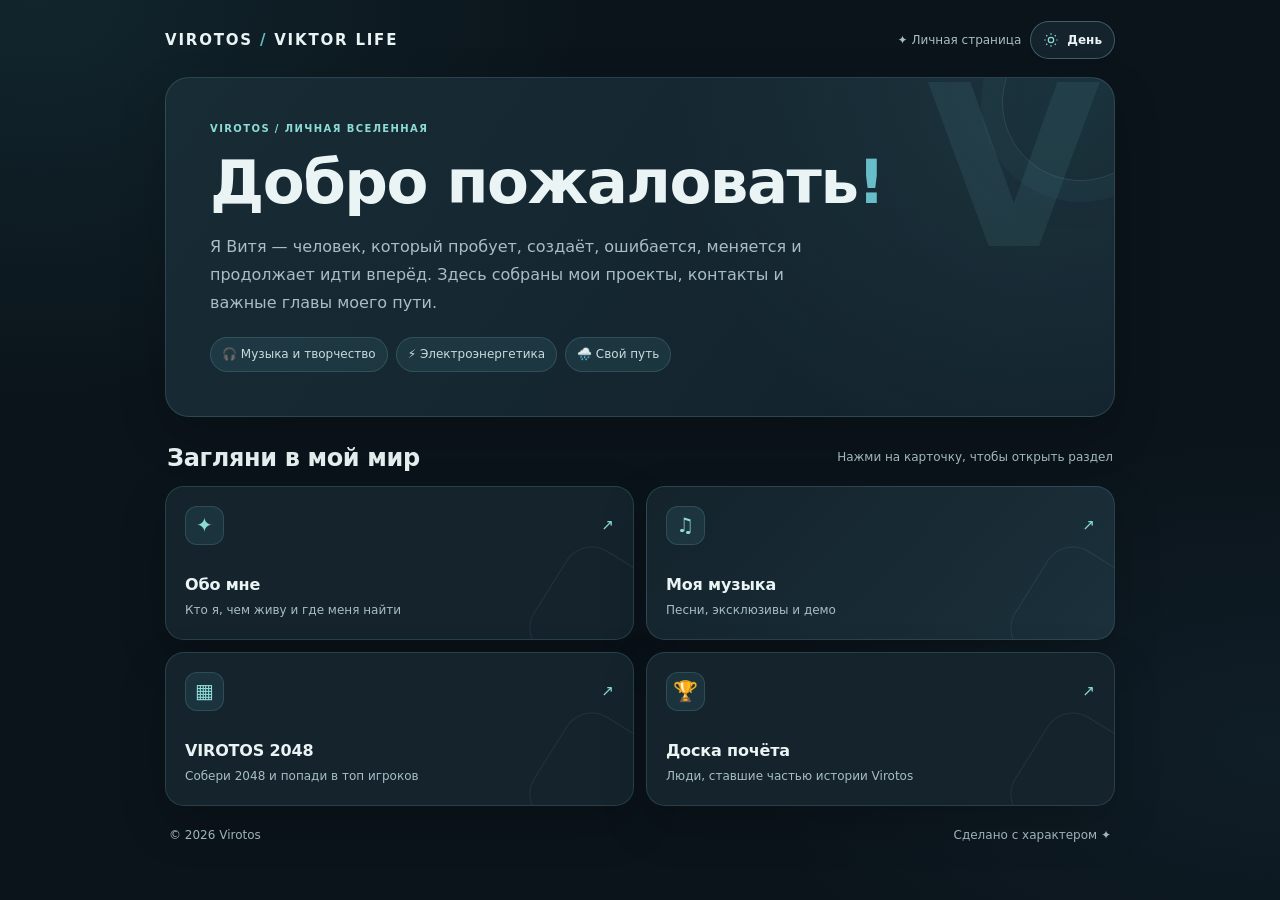
==== commit 574fef88: "Add files via upload" ====
--- a/index.html
+++ b/index.html
@@ -14,6 +14,7 @@
 <link rel="stylesheet" href="css/lyrics.css">
 
   <link rel="stylesheet" href="css/virotos3.css?v=3-0-1">
+  <link rel="stylesheet" href="css/about-story.css?v=3-1">
 </head>
 
 <body>
@@ -76,16 +77,6 @@
       </span>
     </a>
 
-    <button class="card" data-modal="journey" type="button">
-      <span class="card-top">
-        <span class="card-icon">⌁</span><span class="arrow">↗</span>
-      </span>
-      <span>
-        <span class="card-title">Мой путь</span>
-        <span class="card-desc">Главы, даты и перемены</span>
-      </span>
-    </button>
-
     <button class="card" data-modal="honor" type="button">
       <span class="card-top">
         <span class="card-icon">🏆</span><span class="arrow">↗</span>
--- a/css/about-story.css
+++ b/css/about-story.css
@@ -0,0 +1,83 @@
+/* VIROTOS 3.0: история живёт внутри «Обо мне», а не на главной. */
+.about-story-card {
+  position: relative;
+  isolation: isolate;
+  overflow: hidden;
+  display: flex;
+  align-items: center;
+  justify-content: space-between;
+  flex-wrap: wrap;
+  gap: 15px;
+  margin: 21px 0 0;
+  padding: clamp(16px, 3.2vw, 21px);
+  border: 1px solid var(--v-border-strong);
+  border-radius: 18px;
+  background: linear-gradient(122deg, var(--v-surface-2), var(--v-surface));
+  color: var(--v-ink);
+}
+.about-story-card::before {
+  content: "";
+  position: absolute;
+  z-index: -1;
+  width: 140px;
+  height: 140px;
+  right: -65px;
+  top: -66px;
+  border-radius: 50%;
+  background: var(--v-tint);
+  box-shadow: 0 0 0 15px var(--v-tint);
+  pointer-events: none;
+}
+.about-story-card__copy { min-width: 0; flex: 1 1 200px; }
+.about-story-card__kicker {
+  display: block;
+  color: var(--v-accent-strong);
+  text-transform: uppercase;
+  font-size: 10px;
+  font-weight: 800;
+  letter-spacing: .11em;
+  line-height: 1.5;
+  margin-bottom: 5px;
+}
+.about-story-card h4 { color: var(--v-ink); font-size: 19px; letter-spacing: -.01em; margin: 0 0 5px; }
+.about-story-card p { color: var(--v-muted); font-size: 13px; line-height: 1.55; margin: 0; }
+.about-story-card__button, .about-story-back {
+  display: inline-flex;
+  justify-content: center;
+  align-items: center;
+  gap: 8px;
+  min-height: 43px;
+  padding: 10px 15px;
+  border-radius: 12px;
+  border: 1px solid var(--v-accent);
+  background: var(--v-accent);
+  color: var(--v-accent-ink);
+  font-size: 13px;
+  font-weight: 750;
+  cursor: pointer;
+  white-space: nowrap;
+  transition: transform .16s ease, filter .16s ease;
+}
+.about-story-card__button:hover, .about-story-back:hover { filter: brightness(1.08); transform: translateY(-1px); }
+.about-story-card__button:focus-visible, .about-story-back:focus-visible {
+  outline: 3px solid var(--v-accent);
+  outline-offset: 3px;
+}
+.about-story-back {
+  margin-bottom: 17px;
+  background: var(--v-surface-2);
+  color: var(--v-ink);
+  border-color: var(--v-border-strong);
+}
+/* Точки и линия таймлайна теперь следуют обоим цветовым режимам. */
+.modal-body .timeline { border-left-color: var(--v-border-strong); }
+.modal-body .timeline .event::before { background: var(--v-accent); box-shadow: 0 0 0 3px var(--v-tint); }
+.modal-body .timeline .event span { color: var(--v-muted); }
+@media (max-width: 560px) {
+  .about-story-card { padding: 15px; gap: 12px; }
+  .about-story-card__button { width: 100%; }
+  .about-story-back { max-width: 100%; white-space: normal; }
+}
+@media (prefers-reduced-motion: reduce) {
+  .about-story-card__button, .about-story-back { transition: none; }
+}
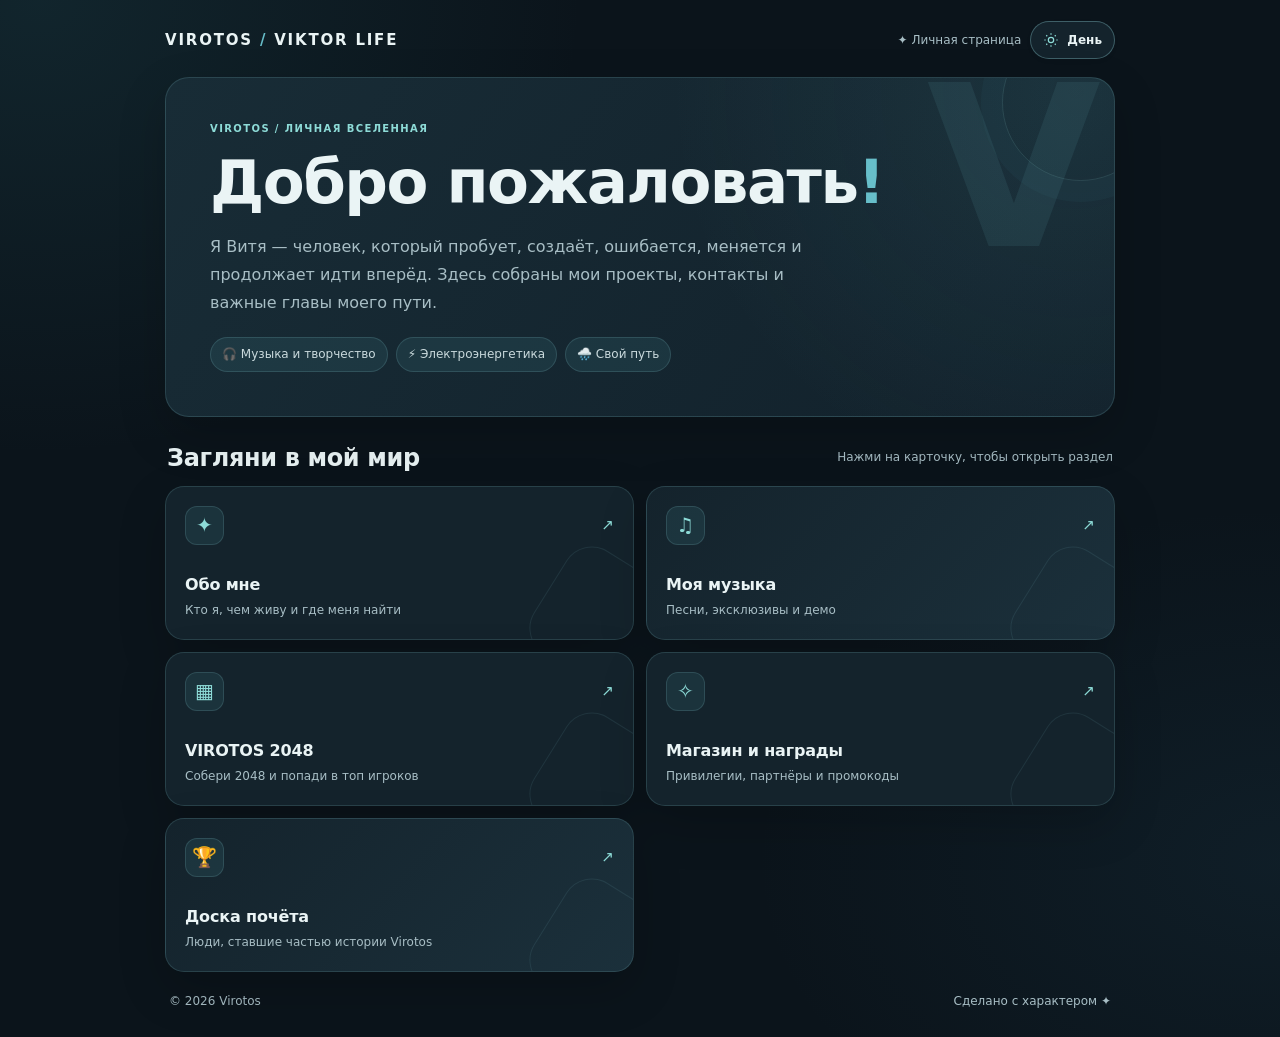
==== commit fc6b9119: "Add files via upload" ====
--- a/index.html
+++ b/index.html
@@ -77,6 +77,16 @@
       </span>
     </a>
 
+    <a class="card" href="shop/" aria-label="Открыть магазин и партнёрские предложения Virotos">
+      <span class="card-top">
+        <span class="card-icon">✧</span><span class="arrow">↗</span>
+      </span>
+      <span>
+        <span class="card-title">Магазин и награды</span>
+        <span class="card-desc">Привилегии, партнёры и промокоды</span>
+      </span>
+    </a>
+
     <button class="card" data-modal="honor" type="button">
       <span class="card-top">
         <span class="card-icon">🏆</span><span class="arrow">↗</span>
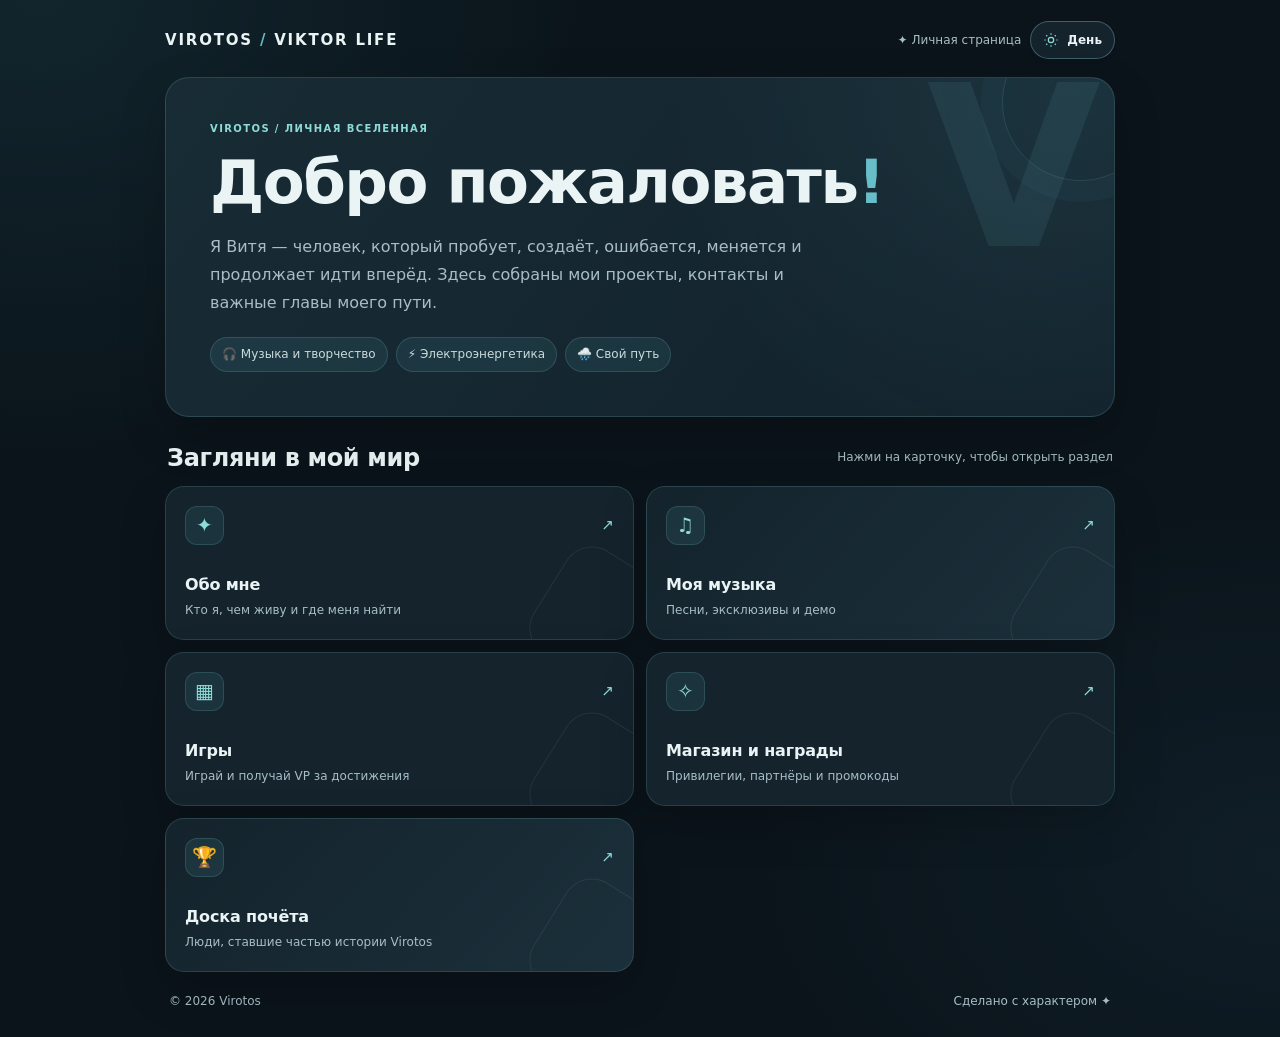
==== commit 3d95b62d: "Add files via upload" ====
--- a/index.html
+++ b/index.html
@@ -67,13 +67,13 @@
       </span>
     </a>
 
-    <a class="card" href="2048/" aria-label="Открыть игру 2048 и таблицу рекордов">
+    <a class="card" href="games/" aria-label="Открыть раздел игр и заработать VP">
       <span class="card-top">
         <span class="card-icon">▦</span><span class="arrow">↗</span>
       </span>
       <span>
-        <span class="card-title">VIROTOS 2048</span>
-        <span class="card-desc">Собери 2048 и попади в топ игроков</span>
+        <span class="card-title">Игры</span>
+        <span class="card-desc">Играй и получай VP за достижения</span>
       </span>
     </a>
 
